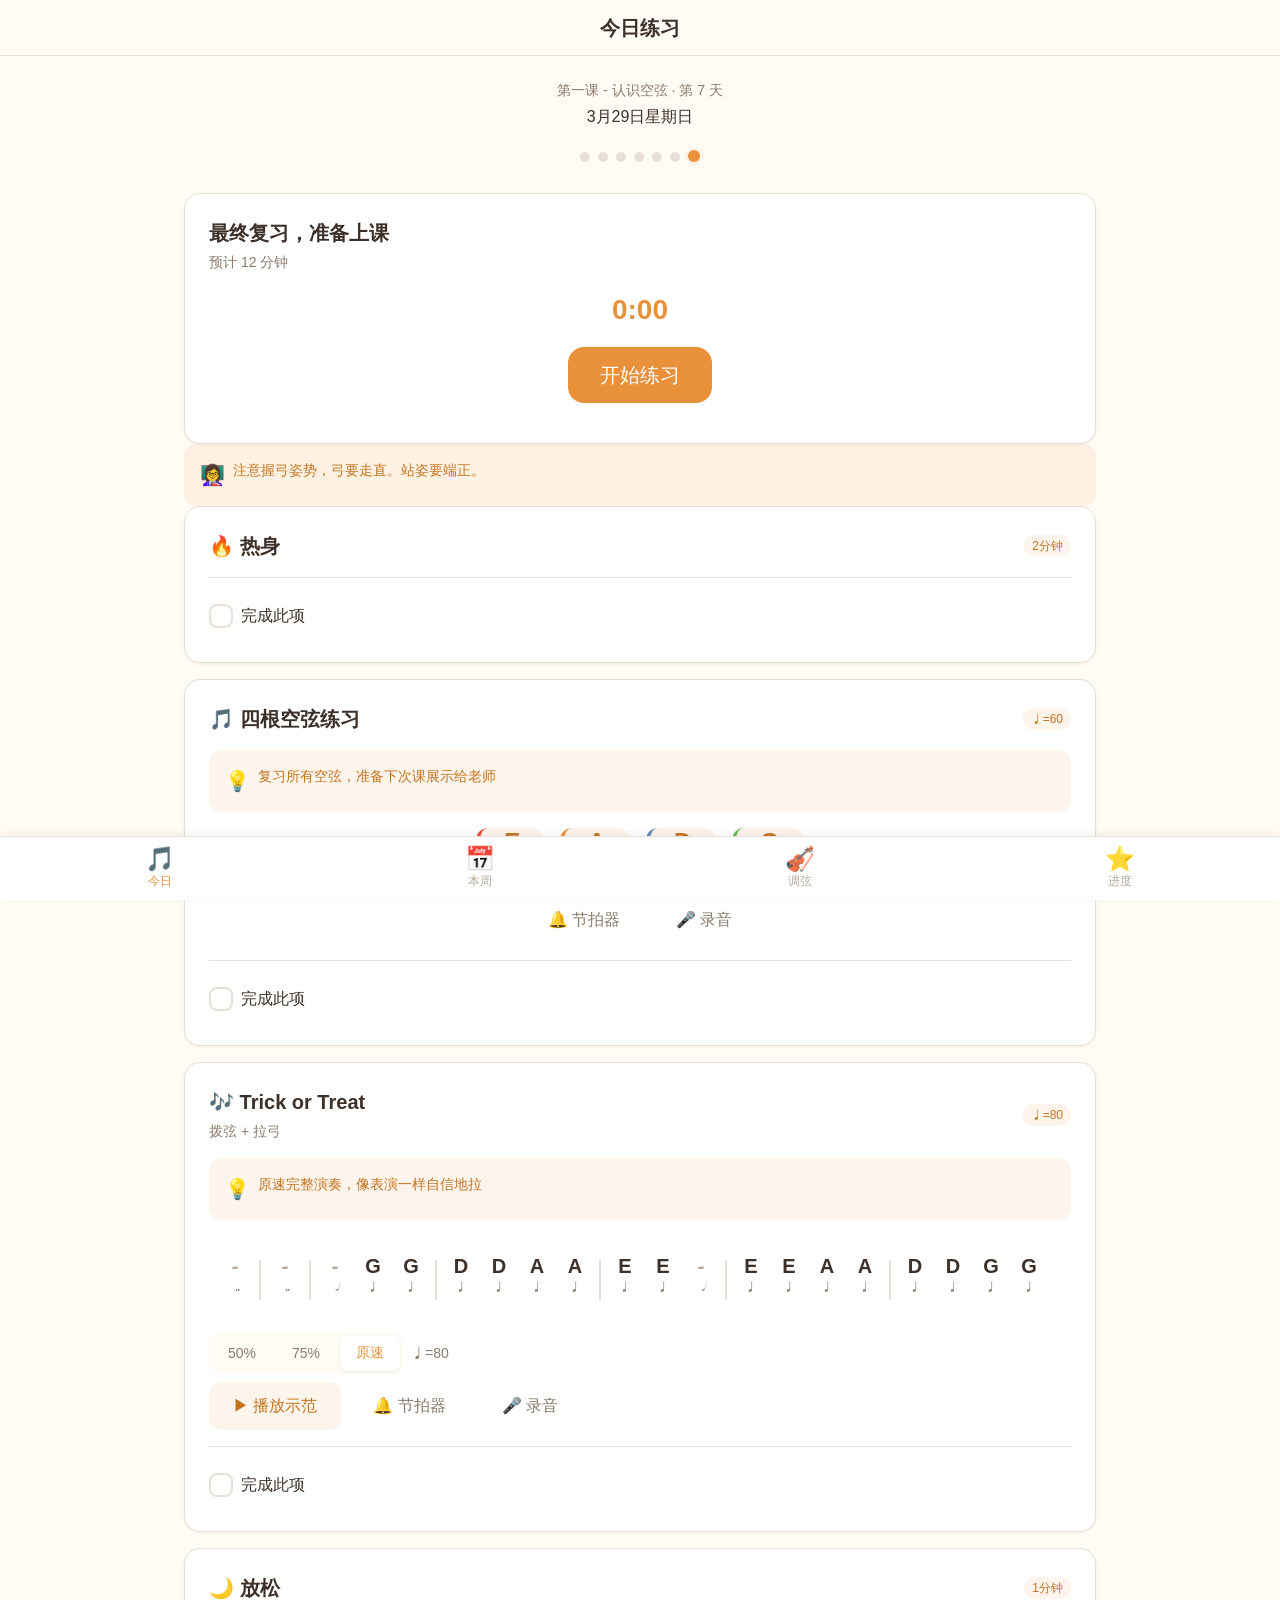
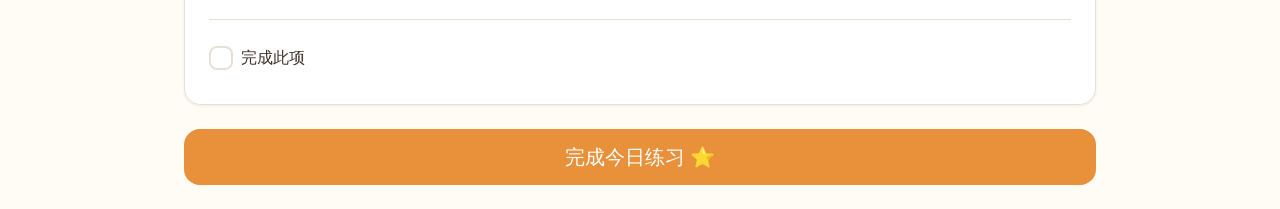
==== index.html @ 8a6342c7 "chore: initial commit Violin practice app with PWA support, metronome, tuner, practice timer and pro" ====
<!DOCTYPE html>
<html lang="zh-CN">
<head>
  <meta charset="UTF-8">
  <meta name="viewport" content="width=device-width, initial-scale=1.0, viewport-fit=cover, user-scalable=no">
  <meta name="apple-mobile-web-app-capable" content="yes">
  <meta name="apple-mobile-web-app-status-bar-style" content="default">
  <meta name="theme-color" content="#E8913A">
  <title>小提琴练习助手</title>
  <link rel="manifest" href="manifest.json">
  <link rel="apple-touch-icon" href="icons/icon-192.png">

  <link rel="stylesheet" href="css/variables.css">
  <link rel="stylesheet" href="css/base.css">
  <link rel="stylesheet" href="css/layout.css">
  <link rel="stylesheet" href="css/components.css">

  <!-- Lesson data (loaded before app modules) -->
  <script src="data/lesson-current.js"></script>
</head>
<body>
  <div id="app">
    <header class="header safe-area-top">
      <span class="header__title" id="header-title">今日练习</span>
    </header>

    <main class="main" id="main">
      <!-- Views injected by app.js -->
    </main>

    <nav class="nav safe-area-bottom" id="nav">
      <!-- Nav items injected by nav.js -->
    </nav>
  </div>

  <script type="module" src="js/app.js"></script>
</body>
</html>
---- css/variables.css ----
:root {
  /* Primary - warm amber */
  --color-primary: #E8913A;
  --color-primary-light: #F5C882;
  --color-primary-dark: #C47420;
  --color-primary-bg: rgba(232, 145, 58, 0.1);

  /* Accent */
  --color-accent: #5B8DBE;
  --color-accent-light: #A3C9E8;

  /* Status */
  --color-success: #6BBF59;
  --color-success-bg: rgba(107, 191, 89, 0.12);
  --color-recording: #E74C3C;
  --color-warning: #F39C12;

  /* Neutral */
  --color-bg: #FFFBF5;
  --color-card: #FFFFFF;
  --color-border: #E8E0D6;
  --color-text: #3D3028;
  --color-text-secondary: #8B7B6B;
  --color-text-light: #B5A898;

  /* Typography */
  --font-family: -apple-system, BlinkMacSystemFont, "Segoe UI", "PingFang SC", "Microsoft YaHei", sans-serif;
  --font-size-xxl: 1.75rem;
  --font-size-xl: 1.5rem;
  --font-size-lg: 1.25rem;
  --font-size-md: 1rem;
  --font-size-sm: 0.875rem;
  --font-size-xs: 0.75rem;
  --font-weight-bold: 700;
  --font-weight-medium: 500;
  --font-weight-normal: 400;

  /* Spacing */
  --space-xs: 4px;
  --space-sm: 8px;
  --space-md: 16px;
  --space-lg: 24px;
  --space-xl: 32px;
  --space-xxl: 48px;

  /* Layout */
  --nav-height: 64px;
  --header-height: 56px;
  --touch-target: 44px;
  --button-height: 48px;
  --button-height-lg: 56px;
  --radius-sm: 8px;
  --radius-md: 12px;
  --radius-lg: 16px;
  --radius-full: 9999px;

  /* Shadows */
  --shadow-sm: 0 1px 3px rgba(61, 48, 40, 0.08);
  --shadow-md: 0 4px 12px rgba(61, 48, 40, 0.1);
  --shadow-lg: 0 8px 24px rgba(61, 48, 40, 0.12);

  /* Transitions */
  --transition-fast: 150ms ease;
  --transition-normal: 250ms ease;
}
---- css/base.css ----
*, *::before, *::after {
  box-sizing: border-box;
  margin: 0;
  padding: 0;
}

html {
  font-size: 16px;
  -webkit-text-size-adjust: 100%;
  -webkit-tap-highlight-color: transparent;
}

body {
  font-family: var(--font-family);
  font-size: var(--font-size-md);
  font-weight: var(--font-weight-normal);
  line-height: 1.5;
  color: var(--color-text);
  background-color: var(--color-bg);
  min-height: 100vh;
  min-height: 100dvh;
  overflow-x: hidden;
  -webkit-font-smoothing: antialiased;
}

h1, h2, h3, h4 {
  font-weight: var(--font-weight-bold);
  line-height: 1.3;
}

h1 { font-size: var(--font-size-xxl); }
h2 { font-size: var(--font-size-xl); }
h3 { font-size: var(--font-size-lg); }
h4 { font-size: var(--font-size-md); }

a {
  color: var(--color-accent);
  text-decoration: none;
}

button {
  font-family: inherit;
  font-size: inherit;
  border: none;
  background: none;
  cursor: pointer;
  color: inherit;
  -webkit-appearance: none;
}

img {
  max-width: 100%;
  display: block;
}

ul, ol {
  list-style: none;
}

input, textarea, select {
  font-family: inherit;
  font-size: inherit;
}

/* Prevent iOS zoom on input focus */
@supports (-webkit-touch-callout: none) {
  input, select, textarea {
    font-size: 16px;
  }
}

/* Safe area for notch devices */
.safe-area-top {
  padding-top: env(safe-area-inset-top);
}

.safe-area-bottom {
  padding-bottom: env(safe-area-inset-bottom);
}
---- css/layout.css ----
#app {
  display: flex;
  flex-direction: column;
  min-height: 100vh;
  min-height: 100dvh;
}

/* Header */
.header {
  position: sticky;
  top: 0;
  z-index: 100;
  height: var(--header-height);
  display: flex;
  align-items: center;
  justify-content: center;
  padding: 0 var(--space-md);
  background: var(--color-bg);
  border-bottom: 1px solid var(--color-border);
}

.header__title {
  font-size: var(--font-size-lg);
  font-weight: var(--font-weight-bold);
  color: var(--color-text);
}

/* Main content area */
.main {
  flex: 1;
  padding: var(--space-md);
  padding-bottom: calc(var(--nav-height) + var(--space-lg) + env(safe-area-inset-bottom));
  max-width: 768px;
  width: 100%;
  margin: 0 auto;
}

/* Bottom navigation */
.nav {
  position: fixed;
  bottom: 0;
  left: 0;
  right: 0;
  z-index: 100;
  height: calc(var(--nav-height) + env(safe-area-inset-bottom));
  padding-bottom: env(safe-area-inset-bottom);
  display: flex;
  align-items: center;
  justify-content: space-around;
  background: var(--color-card);
  border-top: 1px solid var(--color-border);
  box-shadow: 0 -2px 8px rgba(61, 48, 40, 0.06);
}

.nav__item {
  display: flex;
  flex-direction: column;
  align-items: center;
  justify-content: center;
  gap: 2px;
  min-width: var(--touch-target);
  min-height: var(--touch-target);
  padding: var(--space-xs) var(--space-sm);
  border-radius: var(--radius-sm);
  color: var(--color-text-light);
  font-size: var(--font-size-xs);
  transition: color var(--transition-fast);
}

.nav__item.active {
  color: var(--color-primary);
}

.nav__item:active {
  background: var(--color-primary-bg);
}

.nav__icon {
  font-size: 1.5rem;
  line-height: 1;
}

.nav__label {
  font-weight: var(--font-weight-medium);
}

/* View transitions */
.view {
  display: none;
  animation: fadeIn 200ms ease;
}

.view.active {
  display: block;
}

@keyframes fadeIn {
  from { opacity: 0; transform: translateY(8px); }
  to { opacity: 1; transform: translateY(0); }
}

/* iPad landscape */
@media (min-width: 1024px) and (orientation: landscape) {
  .main {
    max-width: 960px;
    padding: var(--space-lg);
  }
}
---- css/components.css ----
/* ===== Buttons ===== */
.btn {
  display: inline-flex;
  align-items: center;
  justify-content: center;
  gap: var(--space-sm);
  min-height: var(--button-height);
  padding: 0 var(--space-lg);
  border-radius: var(--radius-md);
  font-weight: var(--font-weight-medium);
  font-size: var(--font-size-md);
  transition: all var(--transition-fast);
  user-select: none;
  -webkit-user-select: none;
}

.btn:active {
  transform: scale(0.97);
}

.btn--primary {
  background: var(--color-primary);
  color: white;
}

.btn--primary:active {
  background: var(--color-primary-dark);
}

.btn--secondary {
  background: var(--color-primary-bg);
  color: var(--color-primary-dark);
}

.btn--ghost {
  background: transparent;
  color: var(--color-text-secondary);
}

.btn--large {
  min-height: var(--button-height-lg);
  font-size: var(--font-size-lg);
  padding: 0 var(--space-xl);
  border-radius: var(--radius-lg);
}

.btn--full {
  width: 100%;
}

.btn--icon {
  min-width: var(--touch-target);
  min-height: var(--touch-target);
  padding: 0;
  border-radius: var(--radius-full);
}

.btn--recording {
  background: var(--color-recording);
  color: white;
  animation: pulse-recording 1.5s infinite;
}

@keyframes pulse-recording {
  0%, 100% { box-shadow: 0 0 0 0 rgba(231, 76, 60, 0.4); }
  50% { box-shadow: 0 0 0 12px rgba(231, 76, 60, 0); }
}

/* ===== Cards ===== */
.card {
  background: var(--color-card);
  border-radius: var(--radius-lg);
  padding: var(--space-lg);
  box-shadow: var(--shadow-sm);
  border: 1px solid var(--color-border);
}

.card + .card {
  margin-top: var(--space-md);
}

.card__header {
  display: flex;
  align-items: center;
  justify-content: space-between;
  margin-bottom: var(--space-md);
}

.card__title {
  font-size: var(--font-size-lg);
  font-weight: var(--font-weight-bold);
  display: flex;
  align-items: center;
  gap: var(--space-sm);
}

.card__subtitle {
  font-size: var(--font-size-sm);
  color: var(--color-text-secondary);
  margin-top: var(--space-xs);
}

.card__badge {
  font-size: var(--font-size-xs);
  font-weight: var(--font-weight-medium);
  padding: 2px 8px;
  border-radius: var(--radius-full);
  background: var(--color-primary-bg);
  color: var(--color-primary-dark);
}

.card--completed {
  border-color: var(--color-success);
  background: var(--color-success-bg);
}

.card--active {
  border-color: var(--color-primary);
  box-shadow: var(--shadow-md);
}

/* ===== Progress Dots ===== */
.progress-dots {
  display: flex;
  align-items: center;
  gap: var(--space-sm);
  justify-content: center;
}

.progress-dot {
  width: 10px;
  height: 10px;
  border-radius: 50%;
  background: var(--color-border);
  transition: all var(--transition-fast);
}

.progress-dot--done {
  background: var(--color-success);
}

.progress-dot--current {
  background: var(--color-primary);
  width: 12px;
  height: 12px;
  box-shadow: 0 0 0 3px var(--color-primary-bg);
}

/* ===== Checkbox ===== */
.checkbox {
  display: flex;
  align-items: center;
  gap: var(--space-sm);
  min-height: var(--touch-target);
  cursor: pointer;
  user-select: none;
  -webkit-user-select: none;
}

.checkbox__box {
  width: 24px;
  height: 24px;
  border-radius: var(--radius-sm);
  border: 2px solid var(--color-border);
  display: flex;
  align-items: center;
  justify-content: center;
  transition: all var(--transition-fast);
  flex-shrink: 0;
}

.checkbox--checked .checkbox__box {
  background: var(--color-success);
  border-color: var(--color-success);
  color: white;
}

.checkbox__label {
  font-size: var(--font-size-md);
}

/* ===== Speed Buttons ===== */
.speed-group {
  display: flex;
  gap: var(--space-xs);
  background: var(--color-bg);
  padding: 3px;
  border-radius: var(--radius-md);
}

.speed-btn {
  padding: var(--space-sm) var(--space-md);
  border-radius: var(--radius-sm);
  font-size: var(--font-size-sm);
  font-weight: var(--font-weight-medium);
  color: var(--color-text-secondary);
  min-height: 36px;
  transition: all var(--transition-fast);
}

.speed-btn.active {
  background: var(--color-card);
  color: var(--color-primary);
  box-shadow: var(--shadow-sm);
}

/* ===== Score Display ===== */
.score {
  display: flex;
  flex-wrap: wrap;
  gap: 2px;
  align-items: flex-end;
  padding: var(--space-md) var(--space-sm);
  overflow-x: auto;
  -webkit-overflow-scrolling: touch;
}

.score__note {
  display: flex;
  flex-direction: column;
  align-items: center;
  gap: 2px;
  padding: var(--space-xs) var(--space-sm);
  border-radius: var(--radius-sm);
  min-width: 36px;
  transition: all var(--transition-fast);
}

.score__note--active {
  background: var(--color-primary);
  color: white;
  transform: scale(1.1);
}

.score__note--played {
  color: var(--color-text-light);
}

.score__note--rest {
  color: var(--color-text-light);
  font-style: italic;
}

.score__pitch {
  font-size: var(--font-size-lg);
  font-weight: var(--font-weight-bold);
  line-height: 1;
}

.score__duration {
  font-size: var(--font-size-xs);
  color: var(--color-text-secondary);
}

.score__barline {
  width: 2px;
  height: 40px;
  background: var(--color-border);
  margin: 0 var(--space-xs);
  flex-shrink: 0;
}

/* ===== Metronome Visual ===== */
.metronome-visual {
  display: flex;
  align-items: center;
  justify-content: center;
  gap: var(--space-md);
}

.metronome-beat {
  width: 16px;
  height: 16px;
  border-radius: 50%;
  background: var(--color-border);
  transition: all 100ms;
}

.metronome-beat--active {
  background: var(--color-primary);
  transform: scale(1.3);
}

.metronome-beat--accent {
  background: var(--color-primary);
  transform: scale(1.5);
}

/* ===== Timer ===== */
.timer {
  text-align: center;
  font-size: var(--font-size-xxl);
  font-weight: var(--font-weight-bold);
  font-variant-numeric: tabular-nums;
  color: var(--color-primary);
}

/* ===== Recording List ===== */
.recording-item {
  display: flex;
  align-items: center;
  gap: var(--space-md);
  padding: var(--space-sm) 0;
  border-bottom: 1px solid var(--color-border);
}

.recording-item:last-child {
  border-bottom: none;
}

.recording-item__info {
  flex: 1;
  min-width: 0;
}

.recording-item__time {
  font-size: var(--font-size-sm);
  color: var(--color-text-secondary);
}

.recording-item__duration {
  font-size: var(--font-size-xs);
  color: var(--color-text-light);
}

/* ===== Calendar ===== */
.calendar {
  display: grid;
  grid-template-columns: repeat(7, 1fr);
  gap: var(--space-sm);
  text-align: center;
}

.calendar__day-label {
  font-size: var(--font-size-xs);
  font-weight: var(--font-weight-medium);
  color: var(--color-text-secondary);
  padding-bottom: var(--space-xs);
}

.calendar__day {
  aspect-ratio: 1;
  display: flex;
  flex-direction: column;
  align-items: center;
  justify-content: center;
  border-radius: var(--radius-md);
  font-size: var(--font-size-md);
  font-weight: var(--font-weight-medium);
  cursor: pointer;
  transition: all var(--transition-fast);
}

.calendar__day--today {
  border: 2px solid var(--color-primary);
}

.calendar__day--completed {
  background: var(--color-success-bg);
  color: var(--color-success);
}

.calendar__day--current {
  background: var(--color-primary-bg);
  color: var(--color-primary);
}

/* ===== Streak ===== */
.streak {
  display: flex;
  align-items: center;
  gap: var(--space-sm);
  font-size: var(--font-size-lg);
  font-weight: var(--font-weight-bold);
  color: var(--color-primary);
}

.streak__fire {
  font-size: 1.5rem;
}

/* ===== Instruction Tip ===== */
.tip {
  display: flex;
  align-items: flex-start;
  gap: var(--space-sm);
  padding: var(--space-md);
  background: var(--color-primary-bg);
  border-radius: var(--radius-md);
  font-size: var(--font-size-sm);
  color: var(--color-primary-dark);
  line-height: 1.5;
}

.tip__icon {
  flex-shrink: 0;
  font-size: var(--font-size-lg);
}

/* ===== Empty State ===== */
.empty-state {
  text-align: center;
  padding: var(--space-xxl) var(--space-lg);
  color: var(--color-text-secondary);
}

.empty-state__icon {
  font-size: 3rem;
  margin-bottom: var(--space-md);
}

.empty-state__text {
  font-size: var(--font-size-lg);
}

/* ===== Controls Row ===== */
.controls {
  display: flex;
  align-items: center;
  gap: var(--space-sm);
  flex-wrap: wrap;
}

.controls--center {
  justify-content: center;
}

/* ===== BPM Display ===== */
.bpm-display {
  font-size: var(--font-size-sm);
  color: var(--color-text-secondary);
  font-variant-numeric: tabular-nums;
}

/* ===== Audio Waveform Placeholder ===== */
.waveform {
  height: 48px;
  background: var(--color-bg);
  border-radius: var(--radius-sm);
  display: flex;
  align-items: center;
  justify-content: center;
  color: var(--color-text-light);
  font-size: var(--font-size-sm);
}
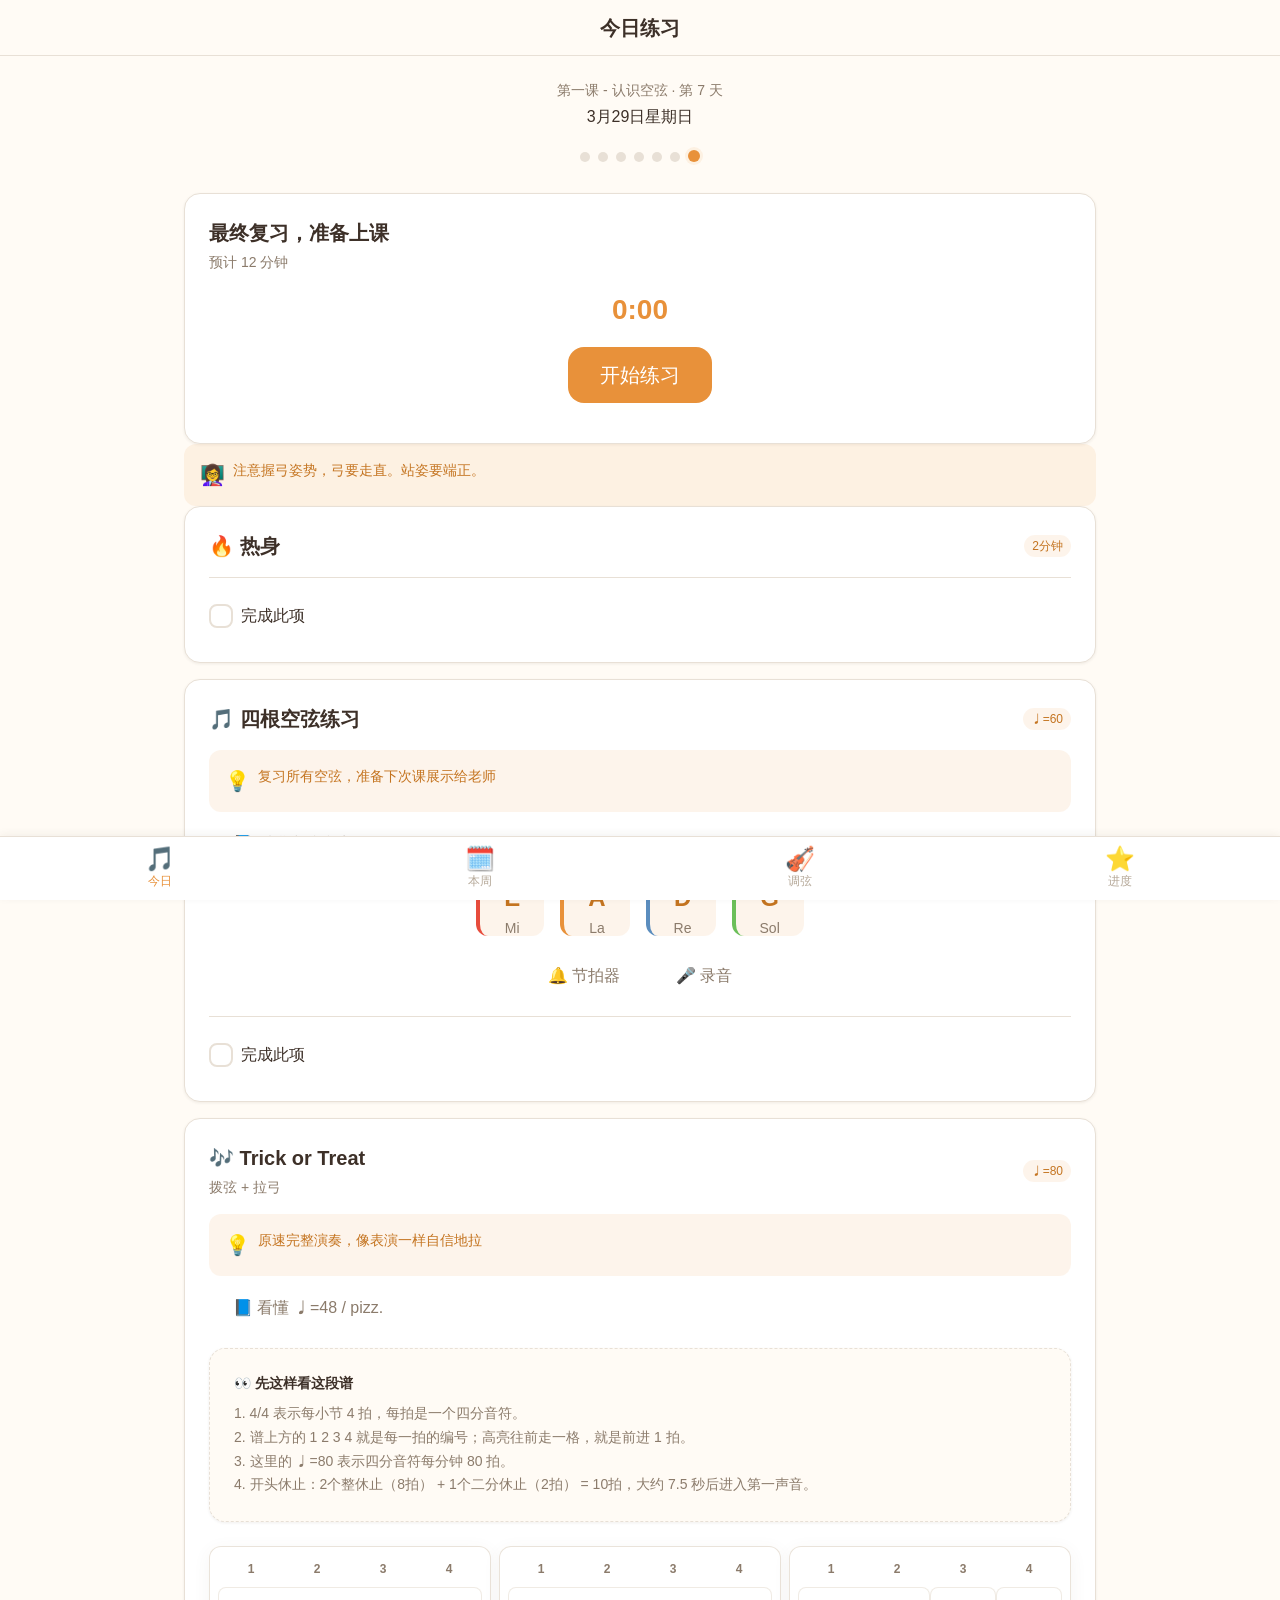
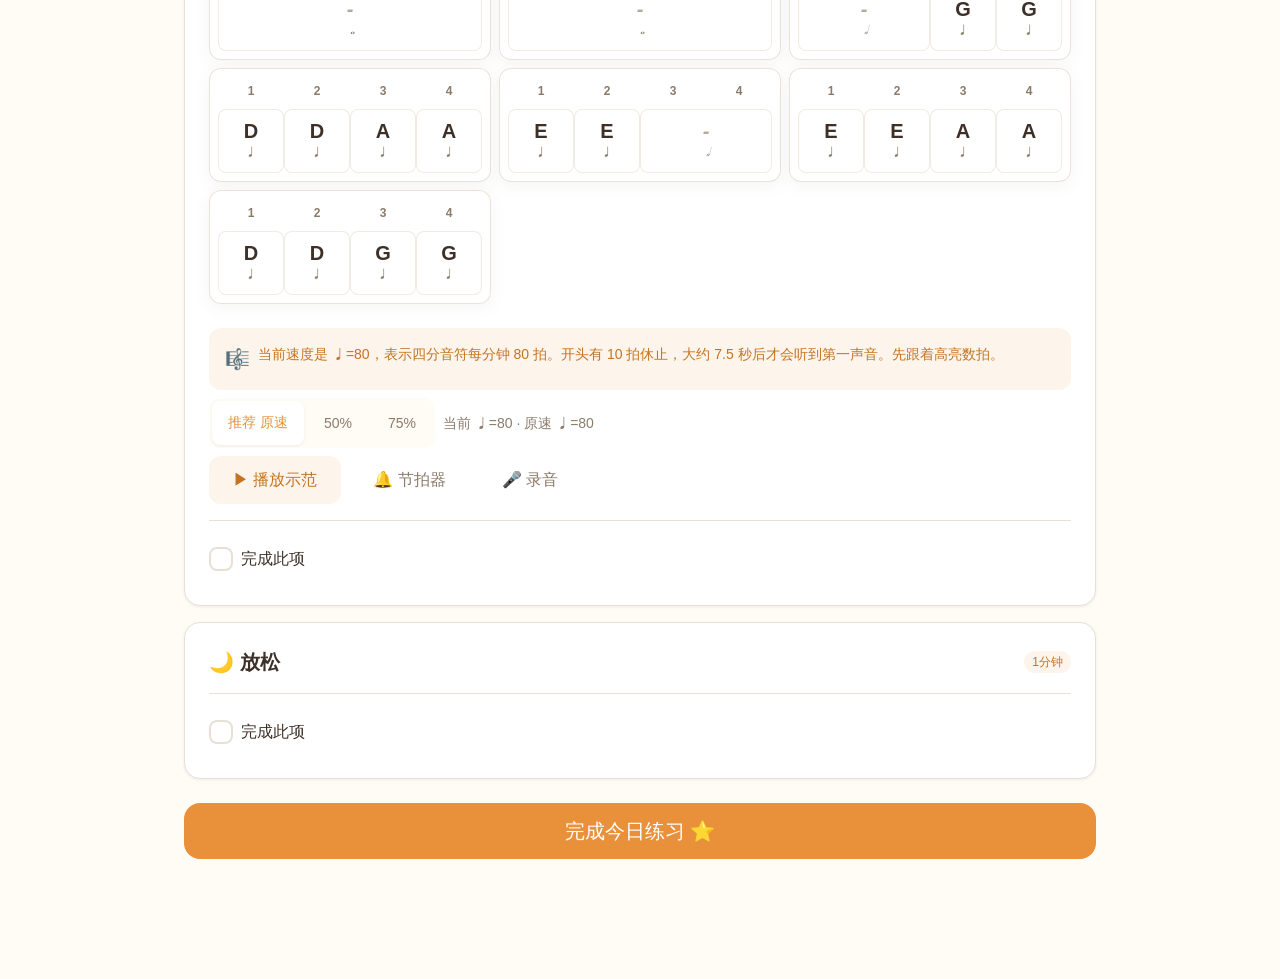
==== commit 59bde1e7: "fix: stabilize practice playback flow" ====
--- a/index.html
+++ b/index.html
@@ -2,12 +2,14 @@
 <html lang="zh-CN">
 <head>
   <meta charset="UTF-8">
-  <meta name="viewport" content="width=device-width, initial-scale=1.0, viewport-fit=cover, user-scalable=no">
+  <meta name="viewport" content="width=device-width, initial-scale=1.0, viewport-fit=cover">
   <meta name="apple-mobile-web-app-capable" content="yes">
+  <meta name="mobile-web-app-capable" content="yes">
   <meta name="apple-mobile-web-app-status-bar-style" content="default">
   <meta name="theme-color" content="#E8913A">
   <title>小提琴练习助手</title>
   <link rel="manifest" href="manifest.json">
+  <link rel="icon" href="favicon.ico">
   <link rel="apple-touch-icon" href="icons/icon-192.png">
 
   <link rel="stylesheet" href="css/variables.css">
@@ -15,22 +17,17 @@
   <link rel="stylesheet" href="css/layout.css">
   <link rel="stylesheet" href="css/components.css">
 
-  <!-- Lesson data (loaded before app modules) -->
   <script src="data/lesson-current.js"></script>
 </head>
 <body>
   <div id="app">
     <header class="header safe-area-top">
-      <span class="header__title" id="header-title">今日练习</span>
+      <h1 class="header__title" id="header-title">今日练习</h1>
     </header>
 
-    <main class="main" id="main">
-      <!-- Views injected by app.js -->
-    </main>
+    <main class="main" id="main"></main>
 
-    <nav class="nav safe-area-bottom" id="nav">
-      <!-- Nav items injected by nav.js -->
-    </nav>
+    <nav class="nav safe-area-bottom" id="nav"></nav>
   </div>
 
   <script type="module" src="js/app.js"></script>
--- a/css/variables.css
+++ b/css/variables.css
@@ -46,6 +46,8 @@
   /* Layout */
   --nav-height: 64px;
   --header-height: 56px;
+  --nav-safe-height: calc(var(--nav-height) + env(safe-area-inset-bottom));
+  --content-bottom-buffer: calc(var(--nav-safe-height) + var(--space-xl));
   --touch-target: 44px;
   --button-height: 48px;
   --button-height-lg: 56px;
--- a/css/base.css
+++ b/css/base.css
@@ -48,6 +48,15 @@
   -webkit-appearance: none;
 }
 
+button:focus-visible,
+a:focus-visible,
+input:focus-visible,
+select:focus-visible,
+textarea:focus-visible {
+  outline: 2px solid var(--color-primary);
+  outline-offset: 2px;
+}
+
 img {
   max-width: 100%;
   display: block;
@@ -69,6 +78,15 @@
   }
 }
 
+/* Respect reduced motion preference */
+@media (prefers-reduced-motion: reduce) {
+  *, *::before, *::after {
+    animation-duration: 0.01ms !important;
+    animation-iteration-count: 1 !important;
+    transition-duration: 0.01ms !important;
+  }
+}
+
 /* Safe area for notch devices */
 .safe-area-top {
   padding-top: env(safe-area-inset-top);
--- a/css/layout.css
+++ b/css/layout.css
@@ -29,7 +29,8 @@
 .main {
   flex: 1;
   padding: var(--space-md);
-  padding-bottom: calc(var(--nav-height) + var(--space-lg) + env(safe-area-inset-bottom));
+  padding-bottom: var(--content-bottom-buffer);
+  scroll-padding-bottom: var(--content-bottom-buffer);
   max-width: 768px;
   width: 100%;
   margin: 0 auto;
@@ -42,7 +43,7 @@
   left: 0;
   right: 0;
   z-index: 100;
-  height: calc(var(--nav-height) + env(safe-area-inset-bottom));
+  height: var(--nav-safe-height);
   padding-bottom: env(safe-area-inset-bottom);
   display: flex;
   align-items: center;
@@ -94,6 +95,12 @@
   display: block;
 }
 
+.view.active::after {
+  content: '';
+  display: block;
+  height: var(--content-bottom-buffer);
+}
+
 @keyframes fadeIn {
   from { opacity: 0; transform: translateY(8px); }
   to { opacity: 1; transform: translateY(0); }
--- a/css/components.css
+++ b/css/components.css
@@ -9,13 +9,21 @@
   border-radius: var(--radius-md);
   font-weight: var(--font-weight-medium);
   font-size: var(--font-size-md);
-  transition: all var(--transition-fast);
+  transition: background-color var(--transition-fast), color var(--transition-fast), transform var(--transition-fast), box-shadow var(--transition-fast);
   user-select: none;
   -webkit-user-select: none;
 }
 
 .btn:active {
   transform: scale(0.97);
+}
+
+.btn:disabled {
+  cursor: not-allowed;
+  opacity: 0.55;
+  transform: none;
+  box-shadow: none;
+  animation: none;
 }
 
 .btn--primary {
@@ -132,7 +140,7 @@
   height: 10px;
   border-radius: 50%;
   background: var(--color-border);
-  transition: all var(--transition-fast);
+  transition: background-color var(--transition-fast), transform var(--transition-fast), box-shadow var(--transition-fast);
 }
 
 .progress-dot--done {
@@ -165,7 +173,7 @@
   display: flex;
   align-items: center;
   justify-content: center;
-  transition: all var(--transition-fast);
+  transition: background-color var(--transition-fast), border-color var(--transition-fast), color var(--transition-fast);
   flex-shrink: 0;
 }
 
@@ -194,8 +202,8 @@
   font-size: var(--font-size-sm);
   font-weight: var(--font-weight-medium);
   color: var(--color-text-secondary);
-  min-height: 36px;
-  transition: all var(--transition-fast);
+  min-height: var(--touch-target);
+  transition: background-color var(--transition-fast), color var(--transition-fast), box-shadow var(--transition-fast);
 }
 
 .speed-btn.active {
@@ -206,30 +214,82 @@
 
 /* ===== Score Display ===== */
 .score {
-  display: flex;
-  flex-wrap: wrap;
+  display: grid;
+  grid-template-columns: repeat(2, minmax(0, 1fr));
+  gap: var(--space-sm);
+  align-items: stretch;
+  padding: var(--space-sm) 0;
+}
+
+.score__measure {
+  display: flex;
+  flex-direction: column;
+  gap: var(--space-xs);
+  padding: var(--space-sm);
+  border: 1px solid rgba(232, 224, 214, 0.9);
+  border-radius: var(--radius-md);
+  background: rgba(255, 255, 255, 0.72);
+  box-shadow: 0 4px 18px rgba(106, 86, 64, 0.06);
+  scroll-margin-block: calc(var(--space-xl) * 2);
+  transition: border-color var(--transition-fast), box-shadow var(--transition-fast), background-color var(--transition-fast);
+}
+
+.score__measure--active {
+  border-color: rgba(231, 145, 46, 0.7);
+  background: rgba(255, 244, 226, 0.96);
+  box-shadow: 0 8px 24px rgba(231, 145, 46, 0.16);
+}
+
+.score__beats,
+.score__notes {
+  display: grid;
+  grid-template-columns: repeat(var(--score-grid-columns), minmax(0, 1fr));
+  align-items: stretch;
+}
+
+.score__beat {
+  display: flex;
+  align-items: center;
+  justify-content: center;
+  min-height: 28px;
+  border-radius: var(--radius-sm);
+  font-size: var(--font-size-xs);
+  font-weight: var(--font-weight-bold);
+  color: var(--color-text-secondary);
+  transition: background-color var(--transition-fast), color var(--transition-fast), transform var(--transition-fast);
+}
+
+.score__beat--active {
+  background: var(--color-primary-bg);
+  color: var(--color-primary-dark);
+  transform: translateY(-1px);
+}
+
+.score__note {
+  display: flex;
+  flex-direction: column;
+  align-items: center;
+  justify-content: center;
   gap: 2px;
-  align-items: flex-end;
-  padding: var(--space-md) var(--space-sm);
-  overflow-x: auto;
-  -webkit-overflow-scrolling: touch;
-}
-
-.score__note {
-  display: flex;
-  flex-direction: column;
-  align-items: center;
-  gap: 2px;
-  padding: var(--space-xs) var(--space-sm);
+  min-height: 64px;
+  padding: var(--space-sm) var(--space-xs);
   border-radius: var(--radius-sm);
-  min-width: 36px;
-  transition: all var(--transition-fast);
+  background: rgba(255, 255, 255, 0.65);
+  border: 1px solid rgba(232, 224, 214, 0.65);
+  transition: background-color var(--transition-fast), color var(--transition-fast), transform var(--transition-fast), border-color var(--transition-fast);
+  min-width: 0;
 }
 
 .score__note--active {
   background: var(--color-primary);
   color: white;
-  transform: scale(1.1);
+  border-color: var(--color-primary-dark);
+  transform: scale(1.04);
+}
+
+.score__note--active .score__pitch,
+.score__note--active .score__duration {
+  color: white;
 }
 
 .score__note--played {
@@ -250,14 +310,6 @@
 .score__duration {
   font-size: var(--font-size-xs);
   color: var(--color-text-secondary);
-}
-
-.score__barline {
-  width: 2px;
-  height: 40px;
-  background: var(--color-border);
-  margin: 0 var(--space-xs);
-  flex-shrink: 0;
 }
 
 /* ===== Metronome Visual ===== */
@@ -273,7 +325,7 @@
   height: 16px;
   border-radius: 50%;
   background: var(--color-border);
-  transition: all 100ms;
+  transition: background-color 100ms, transform 100ms;
 }
 
 .metronome-beat--active {
@@ -348,7 +400,7 @@
   font-size: var(--font-size-md);
   font-weight: var(--font-weight-medium);
   cursor: pointer;
-  transition: all var(--transition-fast);
+  transition: background-color var(--transition-fast), color var(--transition-fast);
 }
 
 .calendar__day--today {
@@ -443,3 +495,9 @@
   color: var(--color-text-light);
   font-size: var(--font-size-sm);
 }
+
+@media (min-width: 900px) {
+  .score {
+    grid-template-columns: repeat(3, minmax(0, 1fr));
+  }
+}
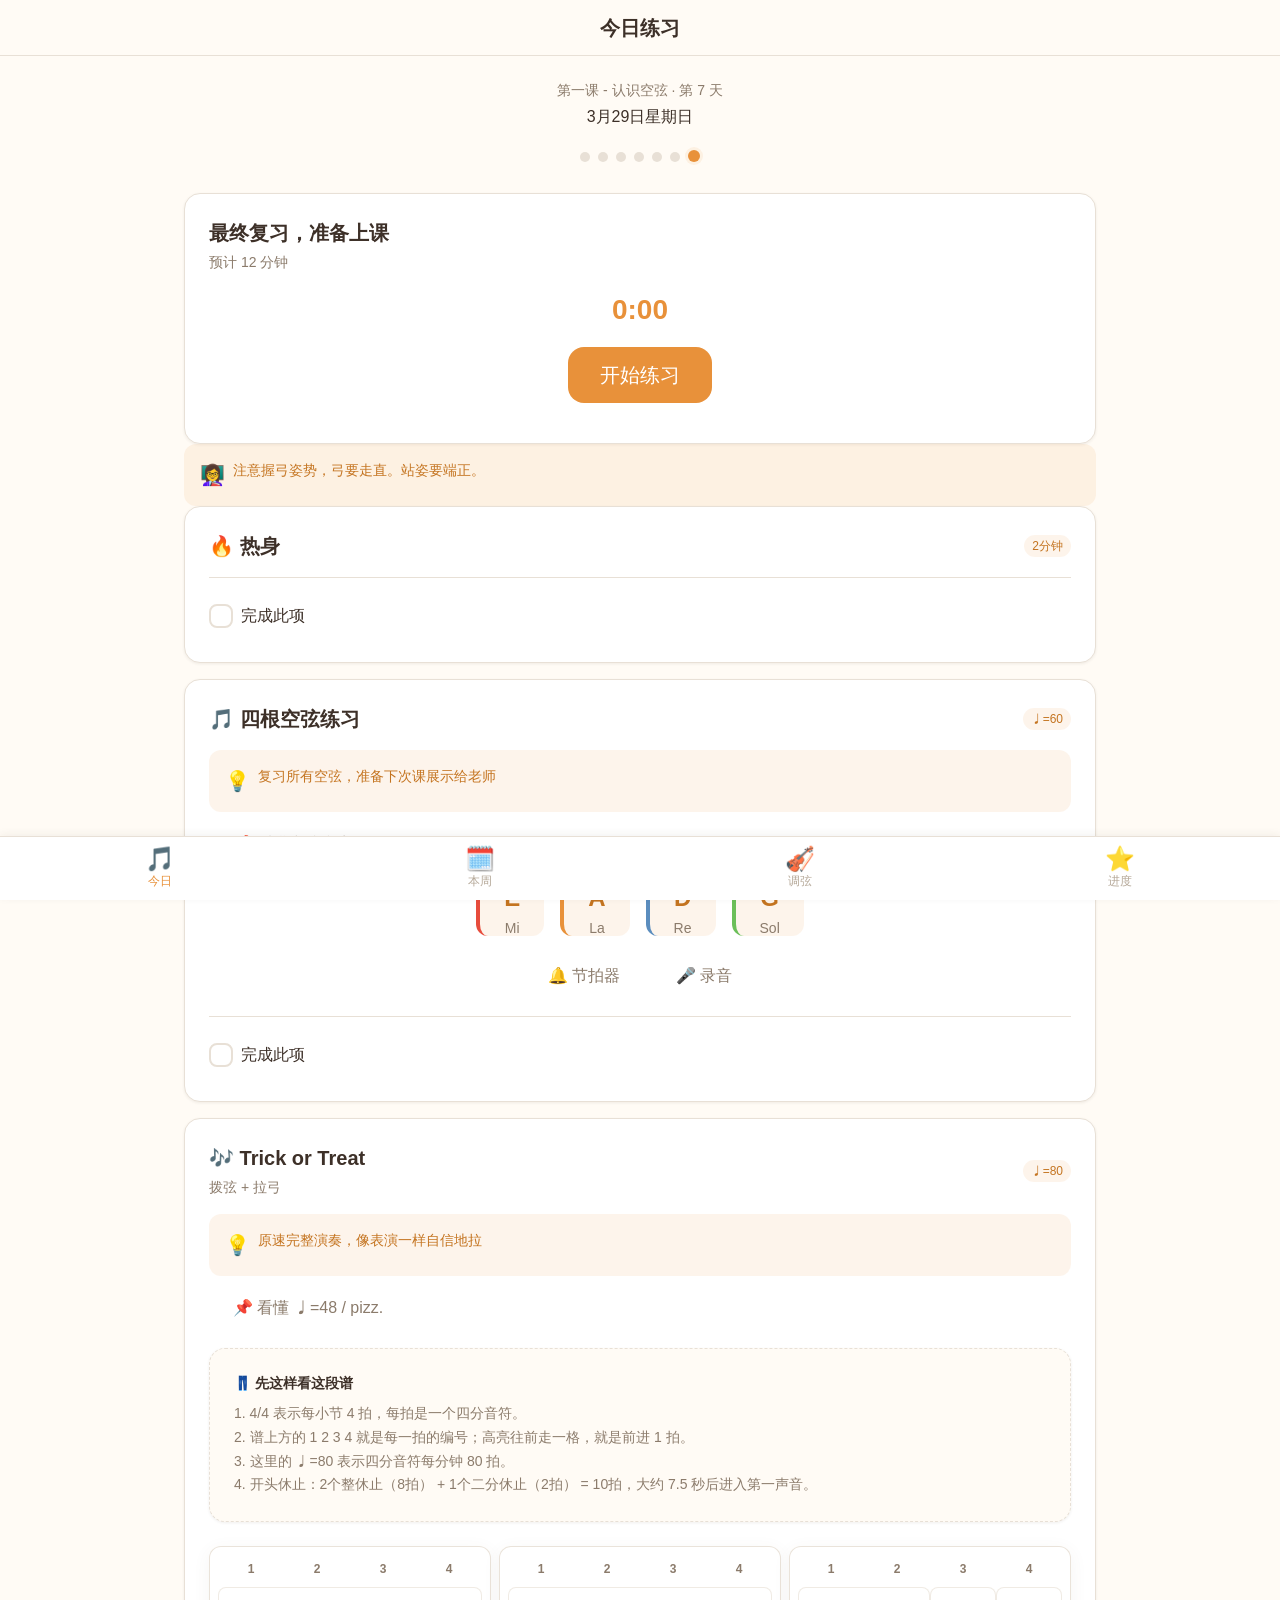
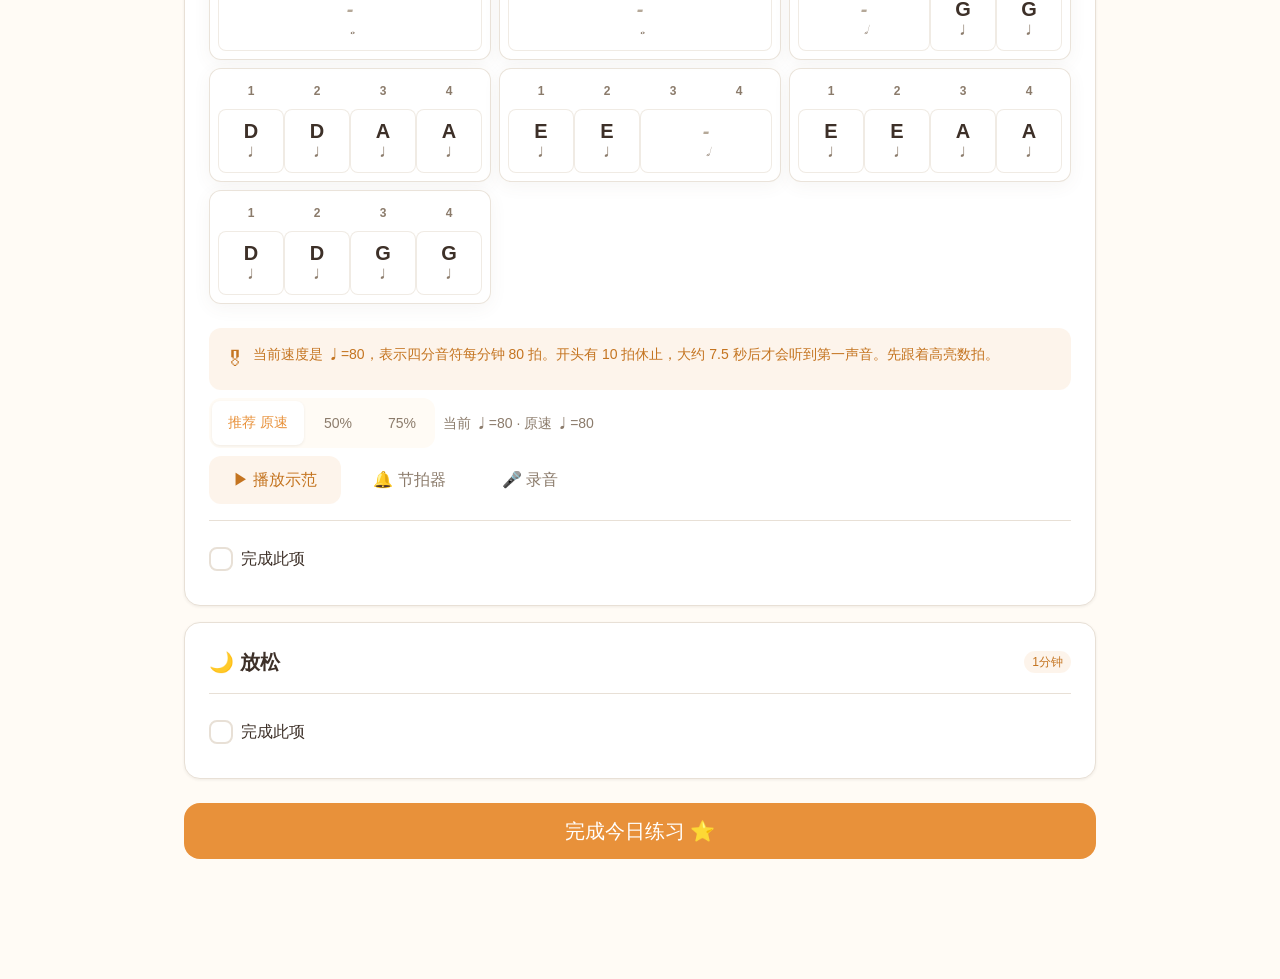
==== commit cfb02eaf: "feat: add standalone learning page" ====
--- a/index.html
+++ b/index.html
@@ -30,6 +30,15 @@
     <nav class="nav safe-area-bottom" id="nav"></nav>
   </div>
 
-  <script type="module" src="js/app.js"></script>
+  <script src="js/page-bootstrap.js?v=20260328"></script>
+  <script>
+    window.PageBootstrap.start({
+      containerId: 'main',
+      moduleSrc: 'js/app.js?v=20260328',
+      pageName: '练习应用',
+      command: 'py -m http.server 8124 --bind 127.0.0.1',
+      previewUrl: 'http://127.0.0.1:8124/index.html',
+    });
+  </script>
 </body>
 </html>
--- a/css/components.css
+++ b/css/components.css
@@ -106,6 +106,68 @@
   font-size: var(--font-size-sm);
   color: var(--color-text-secondary);
   margin-top: var(--space-xs);
+}
+
+.boot-warning-host {
+  padding-top: var(--space-xl);
+  padding-bottom: var(--space-xl);
+}
+
+.boot-warning {
+  max-width: 780px;
+  margin: 0 auto;
+  display: grid;
+  gap: var(--space-md);
+  border-color: rgba(232, 145, 58, 0.25);
+  background:
+    linear-gradient(180deg, rgba(255, 255, 255, 0.98), rgba(255, 248, 239, 0.98));
+  box-shadow: 0 16px 40px rgba(61, 48, 40, 0.08);
+}
+
+.boot-warning__eyebrow {
+  font-size: var(--font-size-xs);
+  text-transform: uppercase;
+  letter-spacing: 0.12em;
+  color: var(--color-accent);
+  font-weight: var(--font-weight-bold);
+}
+
+.boot-warning__title {
+  font-size: clamp(1.4rem, 3vw, 2rem);
+  font-weight: var(--font-weight-bold);
+  color: var(--color-text);
+}
+
+.boot-warning__copy,
+.boot-warning__note {
+  color: var(--color-text-secondary);
+}
+
+.boot-warning__steps {
+  display: grid;
+  gap: var(--space-sm);
+}
+
+.boot-warning__step {
+  display: grid;
+  gap: var(--space-xs);
+  padding: var(--space-md);
+  border-radius: var(--radius-md);
+  background: rgba(255, 255, 255, 0.82);
+  border: 1px solid rgba(232, 224, 214, 0.92);
+}
+
+.boot-warning code {
+  display: inline-flex;
+  align-items: center;
+  min-height: 34px;
+  padding: 0 10px;
+  border-radius: 10px;
+  background: rgba(91, 141, 190, 0.08);
+  color: var(--color-text);
+  font-family: ui-monospace, SFMono-Regular, Consolas, monospace;
+  font-size: var(--font-size-sm);
+  word-break: break-all;
 }
 
 .card__badge {
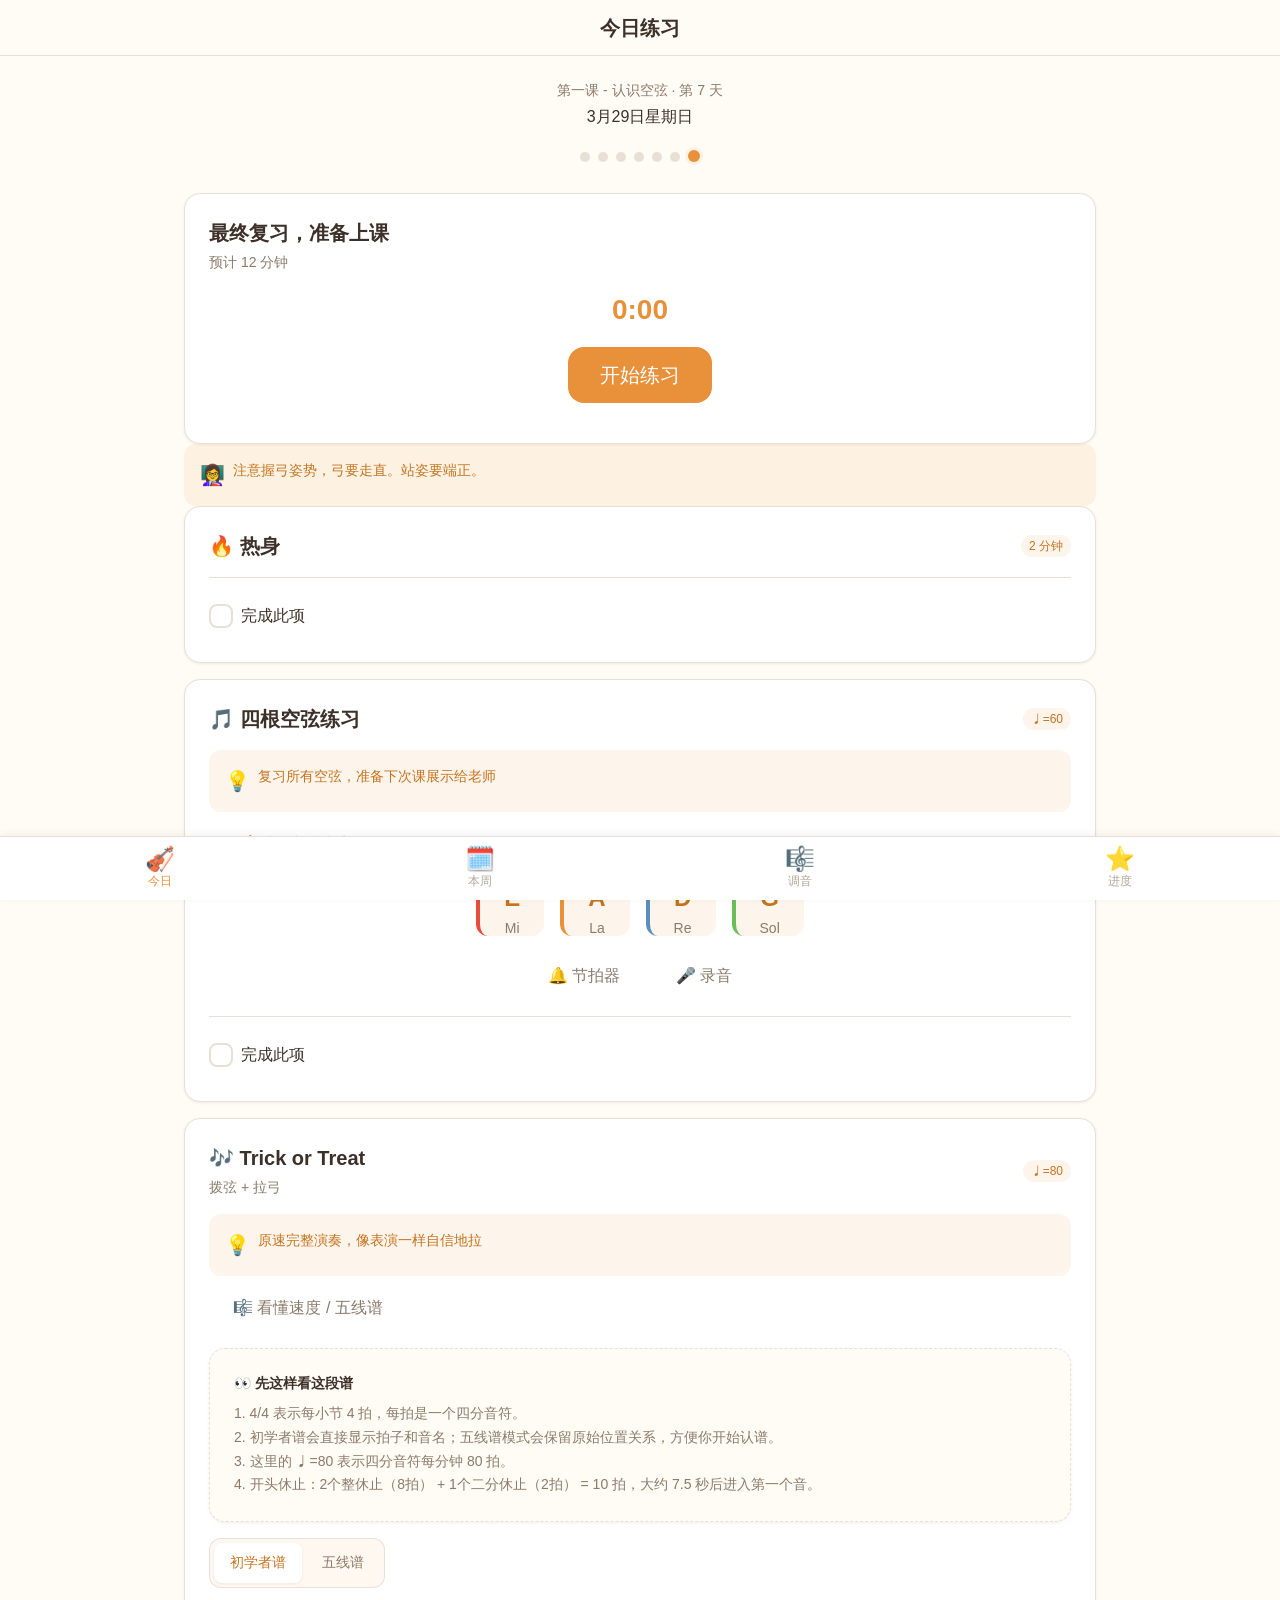
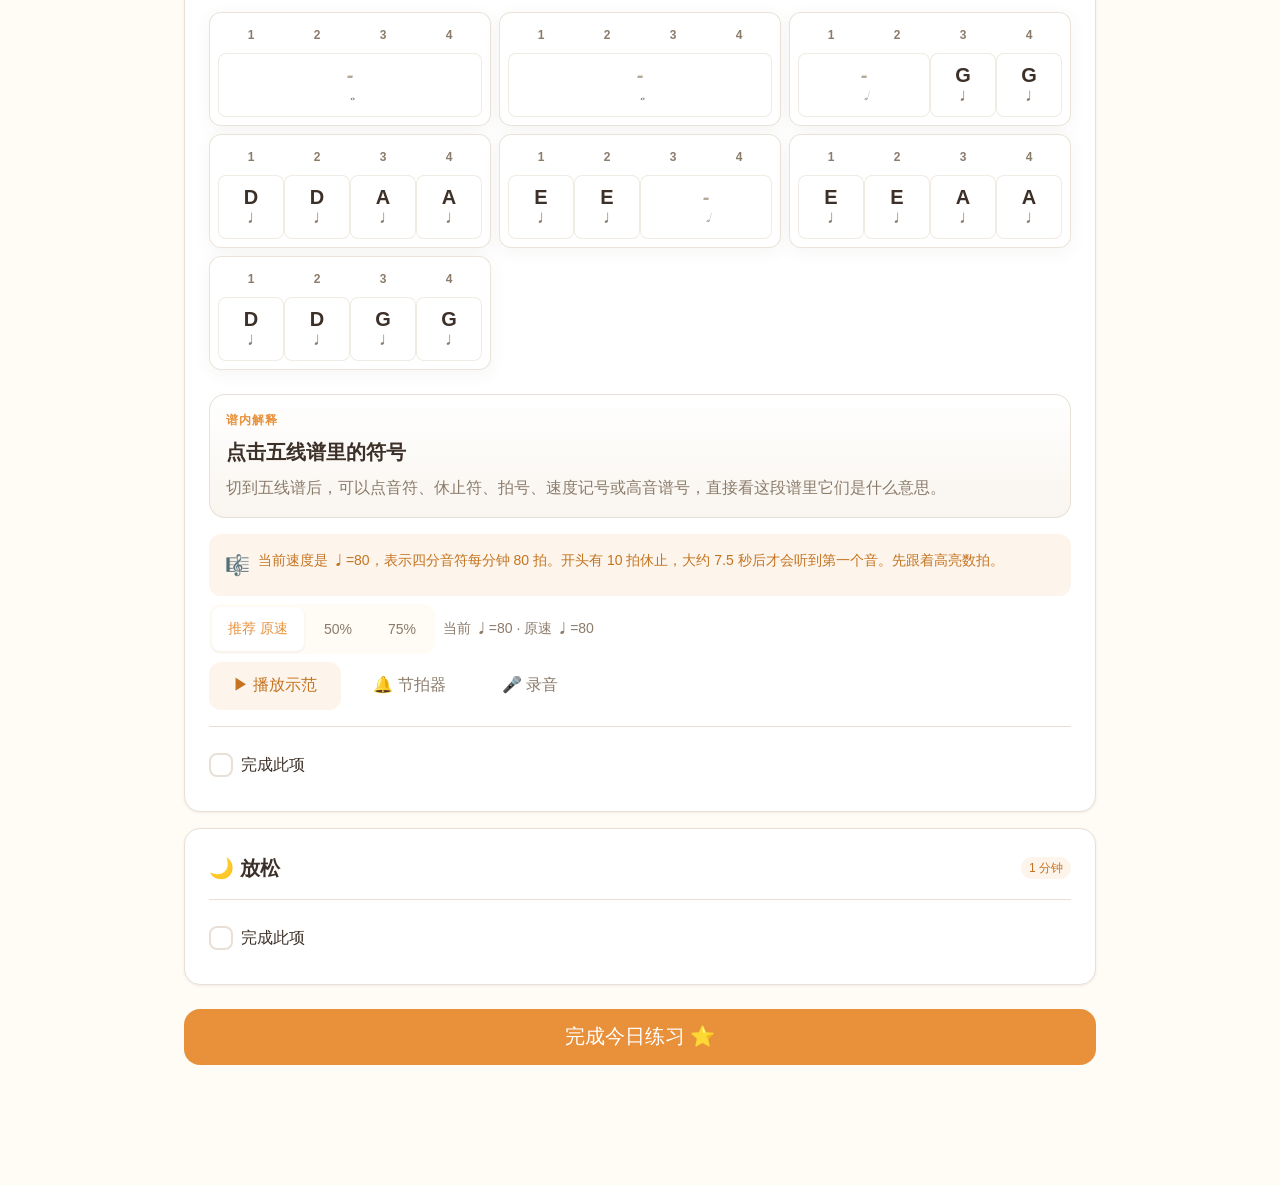
==== commit 71a1a295: "feat: add weekly authoring and published practice history" ====
--- a/index.html
+++ b/index.html
@@ -18,6 +18,11 @@
   <link rel="stylesheet" href="css/components.css">
 
   <script src="data/lesson-current.js"></script>
+  <script>
+    if (window.CURRENT_LESSON && !window.EMBEDDED_CURRENT_LESSON) {
+      window.EMBEDDED_CURRENT_LESSON = JSON.parse(JSON.stringify(window.CURRENT_LESSON));
+    }
+  </script>
 </head>
 <body>
   <div id="app">
--- a/css/components.css
+++ b/css/components.css
@@ -374,6 +374,189 @@
   color: var(--color-text-secondary);
 }
 
+.notation-card {
+  display: grid;
+  gap: var(--space-md);
+}
+
+.notation-toggle {
+  display: inline-flex;
+  gap: 4px;
+  padding: 4px;
+  border-radius: var(--radius-md);
+  background: rgba(255, 248, 239, 0.88);
+  border: 1px solid rgba(232, 224, 214, 0.92);
+  width: fit-content;
+}
+
+.notation-toggle__button {
+  min-height: 40px;
+  padding: 0 var(--space-md);
+  border-radius: var(--radius-sm);
+  font-size: var(--font-size-sm);
+  font-weight: var(--font-weight-medium);
+  color: var(--color-text-secondary);
+  transition: background-color var(--transition-fast), color var(--transition-fast), box-shadow var(--transition-fast);
+}
+
+.notation-toggle__button--active {
+  background: var(--color-card);
+  color: var(--color-primary-dark);
+  box-shadow: var(--shadow-sm);
+}
+
+.notation-surface--hidden,
+.staff-score-explainer--hidden {
+  display: none;
+}
+
+.staff-score {
+  display: block;
+}
+
+.staff-score__scroll {
+  overflow-x: auto;
+  padding-bottom: var(--space-xs);
+}
+
+.staff-score__svg {
+  display: block;
+  width: 100%;
+  min-width: 720px;
+  height: auto;
+}
+
+.staff-score__line,
+.staff-score__bar,
+.staff-score__ledger,
+.staff-score__stem {
+  stroke: rgba(85, 69, 54, 0.82);
+  stroke-width: 1.6;
+  stroke-linecap: round;
+}
+
+.staff-score__measure-box {
+  fill: rgba(255, 255, 255, 0.74);
+  stroke: rgba(232, 224, 214, 0.96);
+  stroke-width: 1;
+  pointer-events: none;
+  transition: fill var(--transition-fast), stroke var(--transition-fast), box-shadow var(--transition-fast);
+}
+
+.staff-score__measure-box--active {
+  fill: rgba(255, 244, 226, 0.98);
+  stroke: rgba(231, 145, 46, 0.9);
+}
+
+.staff-score__beat-dot {
+  fill: rgba(91, 141, 190, 0.18);
+  transition: fill var(--transition-fast), transform var(--transition-fast);
+}
+
+.staff-score__beat-dot--active {
+  fill: var(--color-primary);
+}
+
+.staff-score__token {
+  cursor: pointer;
+  transition: opacity var(--transition-fast);
+}
+
+.staff-score__token--selected .staff-score__notehead,
+.staff-score__token--selected .staff-score__rest-shape,
+.staff-score__token--selected .staff-score__tempo,
+.staff-score__token--selected .staff-score__time,
+.staff-score__token--selected .staff-score__clef {
+  stroke: var(--color-accent);
+  fill: var(--color-accent);
+}
+
+.staff-score__token--active .staff-score__notehead,
+.staff-score__token--active .staff-score__rest-shape {
+  fill: var(--color-primary);
+  stroke: var(--color-primary-dark);
+}
+
+.staff-score__token--played {
+  opacity: 0.45;
+}
+
+.staff-score__notehead {
+  fill: white;
+  stroke: rgba(61, 48, 40, 0.92);
+  stroke-width: 1.6;
+}
+
+.staff-score__notehead--filled {
+  fill: rgba(61, 48, 40, 0.92);
+}
+
+.staff-score__rest-shape {
+  fill: rgba(61, 48, 40, 0.92);
+  stroke: rgba(61, 48, 40, 0.92);
+  stroke-width: 1.4;
+  stroke-linecap: round;
+  stroke-linejoin: round;
+}
+
+.staff-score__tempo,
+.staff-score__time,
+.staff-score__clef {
+  fill: rgba(61, 48, 40, 0.92);
+  font-family: Georgia, 'Times New Roman', serif;
+  text-anchor: middle;
+  dominant-baseline: middle;
+}
+
+.staff-score__tempo {
+  font-size: 16px;
+  font-style: italic;
+  text-anchor: start;
+}
+
+.staff-score__time {
+  font-size: 26px;
+  font-weight: var(--font-weight-bold);
+}
+
+.staff-score__clef {
+  font-size: 54px;
+  text-anchor: start;
+}
+
+.staff-score-explainer {
+  display: grid;
+  gap: var(--space-sm);
+  padding: var(--space-md);
+  border-radius: var(--radius-lg);
+  background: linear-gradient(180deg, rgba(255, 255, 255, 0.96), rgba(249, 245, 239, 0.98));
+  border: 1px solid rgba(232, 224, 214, 0.96);
+}
+
+.staff-score-explainer__eyebrow {
+  font-size: var(--font-size-xs);
+  letter-spacing: 0.08em;
+  text-transform: uppercase;
+  color: var(--color-primary);
+  font-weight: var(--font-weight-bold);
+}
+
+.staff-score-explainer__title {
+  font-size: var(--font-size-lg);
+  font-weight: var(--font-weight-bold);
+}
+
+.staff-score-explainer__summary,
+.staff-score-explainer__bullet {
+  color: var(--color-text-secondary);
+  line-height: 1.6;
+}
+
+.staff-score-explainer__bullets {
+  display: grid;
+  gap: var(--space-xs);
+}
+
 /* ===== Metronome Visual ===== */
 .metronome-visual {
   display: flex;
@@ -438,6 +621,55 @@
 }
 
 /* ===== Calendar ===== */
+.week-switcher {
+  display: grid;
+  grid-auto-flow: column;
+  grid-auto-columns: minmax(180px, 1fr);
+  gap: var(--space-sm);
+  overflow-x: auto;
+  margin-bottom: var(--space-md);
+  padding-bottom: var(--space-xs);
+  scrollbar-width: thin;
+}
+
+.week-switcher__chip {
+  display: grid;
+  gap: 4px;
+  min-height: 78px;
+  padding: var(--space-md);
+  border-radius: var(--radius-lg);
+  text-align: left;
+  background: rgba(255, 255, 255, 0.82);
+  border: 1px solid rgba(232, 224, 214, 0.92);
+  box-shadow: var(--shadow-sm);
+  transition: border-color var(--transition-fast), box-shadow var(--transition-fast), transform var(--transition-fast);
+}
+
+.week-switcher__chip:active {
+  transform: scale(0.99);
+}
+
+.week-switcher__chip--active {
+  border-color: rgba(91, 141, 190, 0.46);
+  box-shadow: 0 10px 24px rgba(91, 141, 190, 0.14);
+  background: linear-gradient(180deg, rgba(255, 255, 255, 0.96), rgba(237, 245, 252, 0.96));
+}
+
+.week-switcher__eyebrow {
+  font-size: var(--font-size-xs);
+  font-weight: var(--font-weight-bold);
+  letter-spacing: 0.06em;
+  text-transform: uppercase;
+  color: var(--color-primary);
+}
+
+.week-switcher__title {
+  font-size: var(--font-size-sm);
+  font-weight: var(--font-weight-bold);
+  color: var(--color-text);
+  line-height: 1.45;
+}
+
 .calendar {
   display: grid;
   grid-template-columns: repeat(7, 1fr);
@@ -458,11 +690,16 @@
   flex-direction: column;
   align-items: center;
   justify-content: center;
+  width: 100%;
+  padding: 0;
+  border: 1px solid var(--color-border);
   border-radius: var(--radius-md);
+  background: rgba(255, 255, 255, 0.72);
   font-size: var(--font-size-md);
   font-weight: var(--font-weight-medium);
+  -webkit-appearance: none;
   cursor: pointer;
-  transition: background-color var(--transition-fast), color var(--transition-fast);
+  transition: background-color var(--transition-fast), color var(--transition-fast), border-color var(--transition-fast), box-shadow var(--transition-fast);
 }
 
 .calendar__day--today {
@@ -477,6 +714,17 @@
 .calendar__day--current {
   background: var(--color-primary-bg);
   color: var(--color-primary);
+}
+
+.calendar__day--inactive {
+  border-style: dashed;
+  background: rgba(148, 163, 184, 0.08);
+  color: var(--color-text-secondary);
+}
+
+.calendar__day--selected {
+  border-color: rgba(231, 145, 46, 0.9);
+  box-shadow: 0 8px 20px rgba(231, 145, 46, 0.16);
 }
 
 /* ===== Streak ===== */
